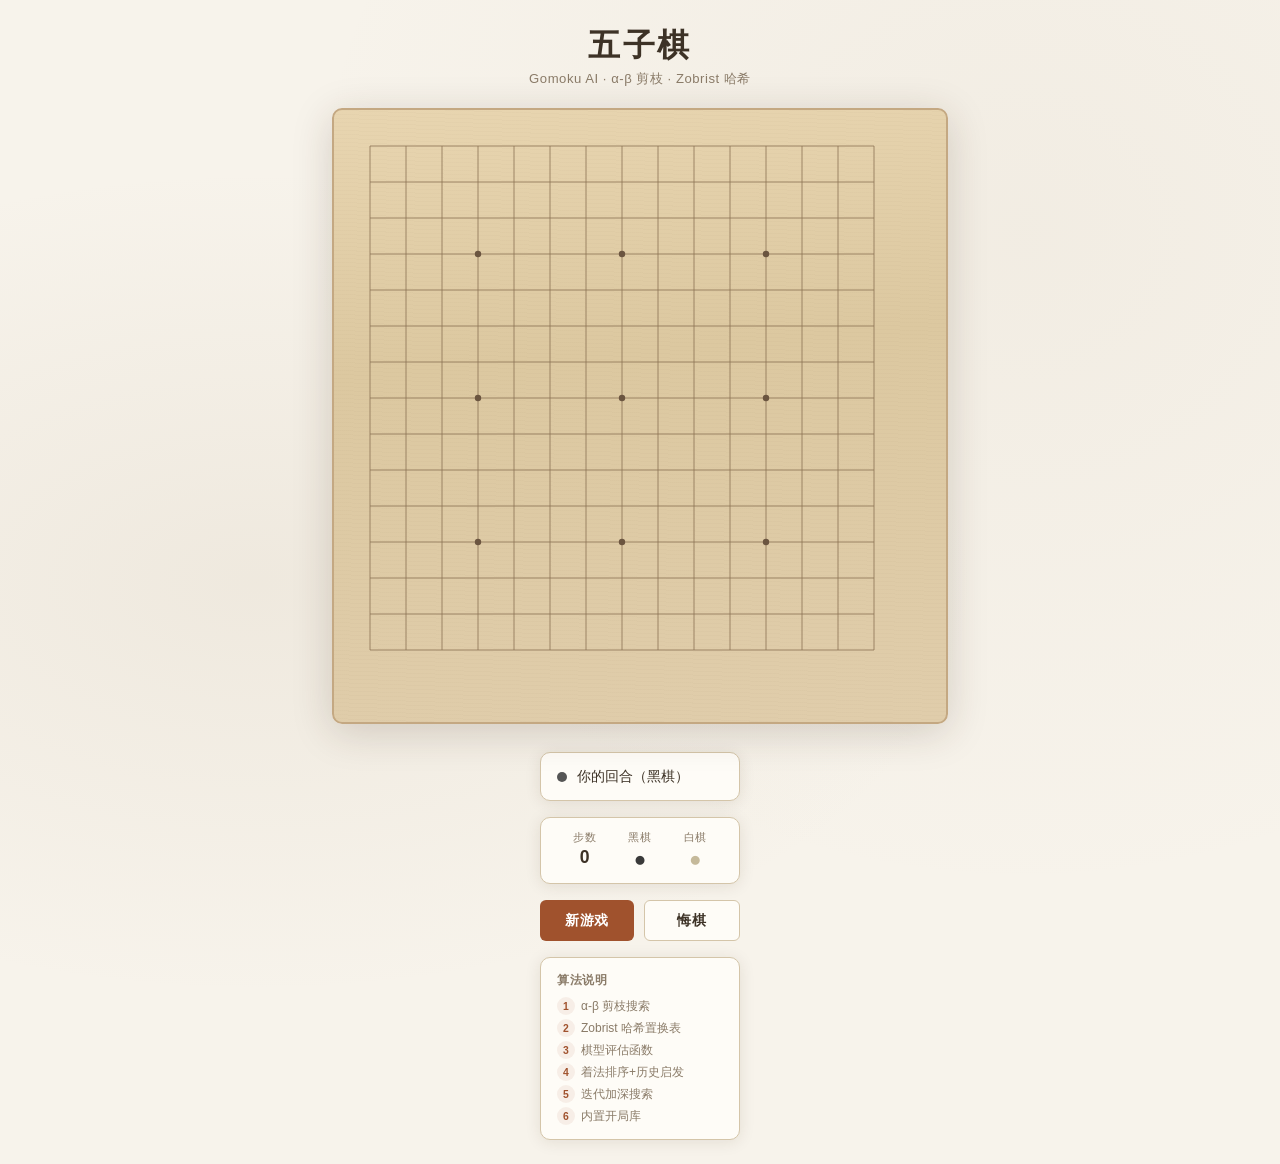
==== templates/index.html @ 8c8d07d0 "✨ 五子棋 AI 算法优化版 - C++ EasyX → Python Flask Web 迁移 - a-b 剪枝 + Zobrist 哈希 + 置换表 - 棋型评估 + 着法排序 + 迭代加深 - " ====
<!DOCTYPE html>
<html lang="zh-CN">
<head>
    <meta charset="UTF-8">
    <meta name="viewport" content="width=device-width, initial-scale=1.0">
    <title>五子棋 AI — 算法优化版</title>
    <link rel="stylesheet" href="/static/style.css">
</head>
<body>

<div class="container">
    <!-- 标题 -->
    <header class="header">
        <h1 class="title">五子棋</h1>
        <p class="subtitle">Gomoku AI · α-β 剪枝 · Zobrist 哈希</p>
    </header>

    <!-- 棋盘区域 -->
    <main class="game-area">
        <div class="board-wrapper">
            <canvas id="boardCanvas"></canvas>
        </div>

        <!-- 信息面板 -->
        <aside class="info-panel">
            <div class="status-card" id="statusCard">
                <div class="status-dot" id="statusDot"></div>
                <span id="statusText">你的回合（黑棋）</span>
            </div>

            <div class="stats">
                <div class="stat-item">
                    <span class="stat-label">步数</span>
                    <span class="stat-value" id="moveCount">0</span>
                </div>
                <div class="stat-item">
                    <span class="stat-label">黑棋</span>
                    <span class="stat-value piece-label black-label">●</span>
                </div>
                <div class="stat-item">
                    <span class="stat-label">白棋</span>
                    <span class="stat-value piece-label white-label">●</span>
                </div>
            </div>

            <div class="actions">
                <button class="btn btn-primary" id="btnNewGame">新游戏</button>
                <button class="btn btn-secondary" id="btnUndo">悔棋</button>
            </div>

            <div class="legend">
                <h3 class="legend-title">算法说明</h3>
                <ul class="legend-list">
                    <li><span class="legend-num">1</span> α-β 剪枝搜索</li>
                    <li><span class="legend-num">2</span> Zobrist 哈希置换表</li>
                    <li><span class="legend-num">3</span> 棋型评估函数</li>
                    <li><span class="legend-num">4</span> 着法排序+历史启发</li>
                    <li><span class="legend-num">5</span> 迭代加深搜索</li>
                    <li><span class="legend-num">6</span> 内置开局库</li>
                </ul>
            </div>
        </aside>
    </main>
</div>

<!-- 胜利弹窗 -->
<div class="overlay hidden" id="overlay">
    <div class="win-dialog">
        <div class="win-icon" id="winIcon"></div>
        <h2 class="win-text" id="winText"></h2>
        <p class="win-sub" id="winSub"></p>
        <button class="btn btn-primary" onclick="newGame()">再来一局</button>
    </div>
</div>

<script src="/static/script.js"></script>
</body>
</html>
---- static/style.css ----
/* ============================================================
   五子棋 AI — 样式表
   设计理念：素雅、温润，如棋盘与棋子般沉静
   ============================================================ */

/* --- CSS 变量 --- */
:root {
    --bg:            #f7f3eb;
    --surface:       #fefcf7;
    --border:        #d4c5a9;
    --text:          #3d3226;
    --text-muted:    #8a7b68;
    --accent:        #a0522d;
    --accent-light:  #c67d56;
    --black-stone:   #2c2c2c;
    --white-stone:   #f5f0e5;
    --shadow:        0 2px 16px rgba(60, 40, 20, 0.10);
    --shadow-lg:     0 8px 40px rgba(60, 40, 20, 0.18);
    --radius:        10px;
    --transition:    0.25s cubic-bezier(0.4, 0, 0.2, 1);
}

/* --- 基础重置 --- */
*, *::before, *::after {
    box-sizing: border-box;
    margin: 0;
    padding: 0;
}

body {
    font-family: "PingFang SC", "Microsoft YaHei", "Noto Sans SC", sans-serif;
    background: var(--bg);
    color: var(--text);
    min-height: 100vh;
    display: flex;
    justify-content: center;
    align-items: center;
    /* 细微纹理背景 */
    background-image:
        radial-gradient(ellipse at 20% 50%, rgba(180, 160, 130, 0.12) 0%, transparent 50%),
        radial-gradient(ellipse at 80% 20%, rgba(180, 160, 130, 0.08) 0%, transparent 50%);
}

/* --- 容器 --- */
.container {
    max-width: 820px;
    width: 100%;
    padding: 24px;
}

/* --- 标题 --- */
.header {
    text-align: center;
    margin-bottom: 20px;
}

.title {
    font-size: 2rem;
    font-weight: 700;
    letter-spacing: 0.08em;
    color: var(--text);
    margin-bottom: 2px;
}

.subtitle {
    font-size: 0.82rem;
    color: var(--text-muted);
    letter-spacing: 0.04em;
}

/* --- 游戏主区域 --- */
.game-area {
    display: flex;
    gap: 28px;
    align-items: flex-start;
    justify-content: center;
    flex-wrap: wrap;
}

/* --- 棋盘容器 --- */
.board-wrapper {
    background: var(--surface);
    border-radius: var(--radius);
    box-shadow: var(--shadow-lg);
    padding: 18px;
    position: relative;
}

/* 模拟木纹 */
.board-wrapper::before {
    content: '';
    position: absolute;
    inset: 0;
    border-radius: var(--radius);
    background:
        repeating-linear-gradient(
            2deg,
            transparent,
            transparent 3px,
            rgba(139, 115, 85, 0.03) 3px,
            rgba(139, 115, 85, 0.03) 4px
        ),
        linear-gradient(175deg, #e8d5b0 0%, #dcc8a0 40%, #e0cdab 100%);
    z-index: 0;
    border: 2px solid #c4a882;
}

.board-wrapper > canvas {
    position: relative;
    z-index: 1;
    display: block;
    border-radius: 4px;
}

/* --- 信息面板 --- */
.info-panel {
    flex: 0 0 200px;
    display: flex;
    flex-direction: column;
    gap: 16px;
}

/* 状态卡片 */
.status-card {
    background: var(--surface);
    border: 1px solid var(--border);
    border-radius: var(--radius);
    padding: 14px 16px;
    display: flex;
    align-items: center;
    gap: 10px;
    box-shadow: var(--shadow);
    transition: var(--transition);
}

.status-card.ai-thinking {
    border-color: var(--accent-light);
}

.status-dot {
    width: 10px;
    height: 10px;
    border-radius: 50%;
    flex-shrink: 0;
    background: #555;
    transition: background var(--transition);
}

.status-dot.black-turn { background: #3a3a3a; }
.status-dot.white-turn { background: #d5cec0; border: 1px solid #bbb; }
.status-dot.game-over  { background: var(--accent); }

#statusText {
    font-size: 0.9rem;
    color: var(--text);
    font-weight: 500;
}

/* 统计 */
.stats {
    background: var(--surface);
    border: 1px solid var(--border);
    border-radius: var(--radius);
    padding: 12px 16px;
    display: flex;
    justify-content: space-around;
    box-shadow: var(--shadow);
}

.stat-item {
    text-align: center;
}

.stat-label {
    display: block;
    font-size: 0.7rem;
    color: var(--text-muted);
    text-transform: uppercase;
    letter-spacing: 0.05em;
    margin-bottom: 2px;
}

.stat-value {
    font-size: 1.1rem;
    font-weight: 600;
    color: var(--text);
}

.piece-label {
    font-size: 1.3rem;
}

.black-label { color: #3a3a3a; }
.white-label { color: #c5b99a; }

/* 按钮 */
.actions {
    display: flex;
    gap: 10px;
}

.btn {
    flex: 1;
    padding: 10px 0;
    border: none;
    border-radius: 6px;
    font-size: 0.88rem;
    font-weight: 600;
    cursor: pointer;
    letter-spacing: 0.04em;
    transition: var(--transition);
}

.btn-primary {
    background: var(--accent);
    color: #fff;
}
.btn-primary:hover {
    background: var(--accent-light);
    transform: translateY(-1px);
    box-shadow: 0 4px 12px rgba(160, 82, 45, 0.30);
}

.btn-secondary {
    background: var(--surface);
    color: var(--text);
    border: 1px solid var(--border);
}
.btn-secondary:hover {
    background: #f0ebe0;
    border-color: #b8a088;
}

.btn:active {
    transform: scale(0.97);
}

.btn:disabled {
    opacity: 0.5;
    cursor: not-allowed;
    transform: none;
}

/* 算法说明 */
.legend {
    background: var(--surface);
    border: 1px solid var(--border);
    border-radius: var(--radius);
    padding: 14px 16px;
    box-shadow: var(--shadow);
}

.legend-title {
    font-size: 0.78rem;
    font-weight: 600;
    color: var(--text-muted);
    margin-bottom: 8px;
    letter-spacing: 0.05em;
}

.legend-list {
    list-style: none;
    display: flex;
    flex-direction: column;
    gap: 4px;
}

.legend-list li {
    font-size: 0.75rem;
    color: var(--text-muted);
    display: flex;
    align-items: center;
    gap: 6px;
}

.legend-num {
    display: inline-flex;
    align-items: center;
    justify-content: center;
    width: 18px;
    height: 18px;
    font-size: 0.65rem;
    font-weight: 700;
    color: var(--accent);
    background: rgba(160, 82, 45, 0.08);
    border-radius: 50%;
    flex-shrink: 0;
}

/* --- 胜利弹窗 --- */
.overlay {
    position: fixed;
    inset: 0;
    background: rgba(30, 20, 10, 0.45);
    display: flex;
    align-items: center;
    justify-content: center;
    z-index: 100;
    animation: fadeIn 0.3s ease;
    backdrop-filter: blur(3px);
    -webkit-backdrop-filter: blur(3px);
}

.hidden { display: none; }

.win-dialog {
    background: var(--surface);
    border-radius: 16px;
    padding: 36px 48px;
    text-align: center;
    box-shadow: 0 20px 60px rgba(0,0,0,0.25);
    animation: scaleIn 0.35s cubic-bezier(0.175, 0.885, 0.32, 1.275);
    max-width: 320px;
}

.win-icon {
    font-size: 3rem;
    margin-bottom: 8px;
}

.win-text {
    font-size: 1.5rem;
    font-weight: 700;
    color: var(--text);
    margin-bottom: 4px;
}

.win-sub {
    font-size: 0.85rem;
    color: var(--text-muted);
    margin-bottom: 20px;
}

@keyframes fadeIn {
    from { opacity: 0; }
    to   { opacity: 1; }
}

@keyframes scaleIn {
    from { transform: scale(0.85); opacity: 0; }
    to   { transform: scale(1);    opacity: 1; }
}

/* --- 响应式 --- */
@media (max-width: 660px) {
    .game-area {
        flex-direction: column;
        align-items: center;
    }
    .info-panel {
        flex: 0 0 auto;
        width: 100%;
        max-width: 400px;
    }
    .title { font-size: 1.5rem; }
}
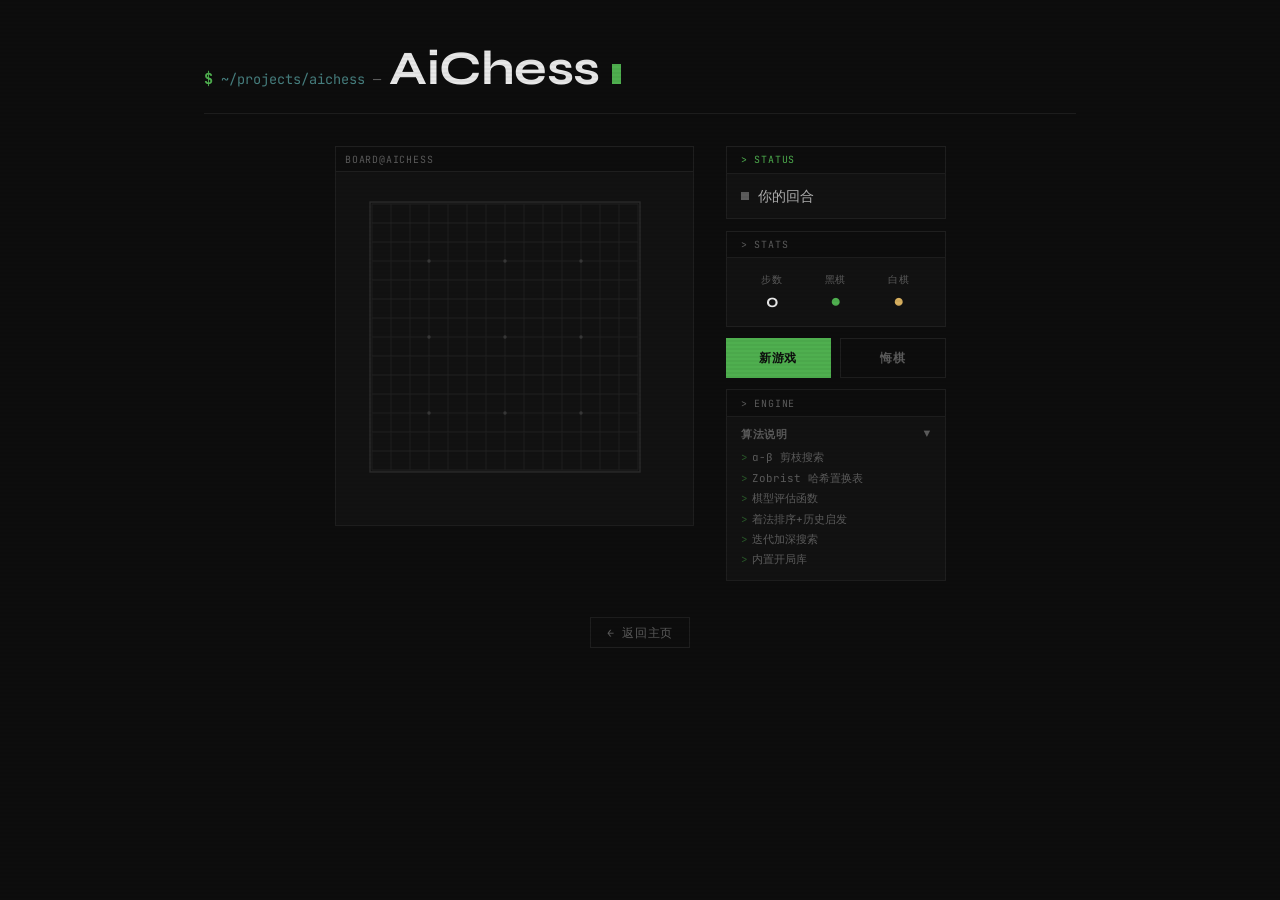
==== commit 18e2e38e: "风格配套: Dark Terminal 主题 + 移动端棋盘自适应 + 乐观落子更新" ====
--- a/templates/index.html
+++ b/templates/index.html
@@ -2,65 +2,97 @@
 <html lang="zh-CN">
 <head>
     <meta charset="UTF-8">
-    <meta name="viewport" content="width=device-width, initial-scale=1.0">
-    <title>五子棋 AI — 算法优化版</title>
+    <meta name="viewport" content="width=device-width, initial-scale=1.0, maximum-scale=1.0, user-scalable=no, viewport-fit=cover">
+    <meta name="x5-orientation" content="portrait">
+    <meta name="x5-fullscreen" content="true">
+    <meta name="x5-page-mode" content="app">
+    <meta name="format-detection" content="telephone=no,email=no">
+    <title>AiChess — Gomoku AI</title>
+    <link rel="preconnect" href="https://fonts.googleapis.com">
+    <link rel="preconnect" href="https://fonts.gstatic.com" crossorigin>
+    <link href="https://fonts.googleapis.com/css2?family=Syne:wght@400;500;600;700;800&family=JetBrains+Mono:wght@400;500;700&display=block" rel="stylesheet">
     <link rel="stylesheet" href="/static/style.css">
 </head>
 <body>
 
 <div class="container">
-    <!-- 标题 -->
+    <!-- 标题 — 终端命令行 -->
     <header class="header">
-        <h1 class="title">五子棋</h1>
-        <p class="subtitle">Gomoku AI · α-β 剪枝 · Zobrist 哈希</p>
+        <span class="prompt">$</span>
+        <span class="path">~/projects/aichess</span>
+        <span class="sep">—</span>
+        <span class="title">AiChess</span>
+        <span class="cursor"></span>
     </header>
 
-    <!-- 棋盘区域 -->
+    <!-- 游戏主区域 -->
     <main class="game-area">
+        <!-- 棋盘 — 终端窗口框 -->
         <div class="board-wrapper">
             <canvas id="boardCanvas"></canvas>
         </div>
 
         <!-- 信息面板 -->
         <aside class="info-panel">
-            <div class="status-card" id="statusCard">
-                <div class="status-dot" id="statusDot"></div>
-                <span id="statusText">你的回合（黑棋）</span>
-            </div>
-
-            <div class="stats">
-                <div class="stat-item">
-                    <span class="stat-label">步数</span>
-                    <span class="stat-value" id="moveCount">0</span>
-                </div>
-                <div class="stat-item">
-                    <span class="stat-label">黑棋</span>
-                    <span class="stat-value piece-label black-label">●</span>
-                </div>
-                <div class="stat-item">
-                    <span class="stat-label">白棋</span>
-                    <span class="stat-value piece-label white-label">●</span>
+            <!-- 状态 -->
+            <div class="panel-card status-card" id="statusCard">
+                <div class="card-bar green">&gt; status</div>
+                <div class="card-body">
+                    <div class="status-dot" id="statusDot"></div>
+                    <span id="statusText">你的回合</span>
                 </div>
             </div>
 
+            <!-- 统计 -->
+            <div class="panel-card stats">
+                <div class="card-bar dim">&gt; stats</div>
+                <div class="card-body">
+                    <div class="stat-item">
+                        <span class="stat-label">步数</span>
+                        <span class="stat-value" id="moveCount">0</span>
+                    </div>
+                    <div class="stat-item">
+                        <span class="stat-label">黑棋</span>
+                        <span class="stat-value black-label" id="blackCount">●</span>
+                    </div>
+                    <div class="stat-item">
+                        <span class="stat-label">白棋</span>
+                        <span class="stat-value white-label" id="whiteCount">●</span>
+                    </div>
+                </div>
+            </div>
+
+            <!-- 按钮 -->
             <div class="actions">
                 <button class="btn btn-primary" id="btnNewGame">新游戏</button>
                 <button class="btn btn-secondary" id="btnUndo">悔棋</button>
             </div>
 
-            <div class="legend">
-                <h3 class="legend-title">算法说明</h3>
-                <ul class="legend-list">
-                    <li><span class="legend-num">1</span> α-β 剪枝搜索</li>
-                    <li><span class="legend-num">2</span> Zobrist 哈希置换表</li>
-                    <li><span class="legend-num">3</span> 棋型评估函数</li>
-                    <li><span class="legend-num">4</span> 着法排序+历史启发</li>
-                    <li><span class="legend-num">5</span> 迭代加深搜索</li>
-                    <li><span class="legend-num">6</span> 内置开局库</li>
-                </ul>
+            <!-- 算法说明 -->
+            <div class="panel-card legend">
+                <div class="card-bar dim">&gt; engine</div>
+                <div class="card-body">
+                    <div class="legend-header" id="legendHeader">
+                        <span class="legend-title">算法说明</span>
+                        <span class="legend-toggle open" id="legendToggle">▲</span>
+                    </div>
+                    <ul class="legend-list" id="legendList">
+                        <li>α-β 剪枝搜索</li>
+                        <li>Zobrist 哈希置换表</li>
+                        <li>棋型评估函数</li>
+                        <li>着法排序+历史启发</li>
+                        <li>迭代加深搜索</li>
+                        <li>内置开局库</li>
+                    </ul>
+                </div>
             </div>
         </aside>
     </main>
+
+    <!-- 底部 -->
+    <div class="footer-nav">
+        <a href="https://supersuperchik-home.pages.dev">← 返回主页</a>
+    </div>
 </div>
 
 <!-- 胜利弹窗 -->
--- a/static/style.css
+++ b/static/style.css
@@ -1,356 +1,563 @@
 /* ============================================================
-   五子棋 AI — 样式表
-   设计理念：素雅、温润，如棋盘与棋子般沉静
-   ============================================================ */
-
-/* --- CSS 变量 --- */
+   AIChess — Dark Terminal 风格 v2
+   与 SupersupErChik 个人主页配套
+   ============================================================ */
+
 :root {
-    --bg:            #f7f3eb;
-    --surface:       #fefcf7;
-    --border:        #d4c5a9;
-    --text:          #3d3226;
-    --text-muted:    #8a7b68;
-    --accent:        #a0522d;
-    --accent-light:  #c67d56;
-    --black-stone:   #2c2c2c;
-    --white-stone:   #f5f0e5;
-    --shadow:        0 2px 16px rgba(60, 40, 20, 0.10);
-    --shadow-lg:     0 8px 40px rgba(60, 40, 20, 0.18);
-    --radius:        10px;
-    --transition:    0.25s cubic-bezier(0.4, 0, 0.2, 1);
-}
-
-/* --- 基础重置 --- */
-*, *::before, *::after {
-    box-sizing: border-box;
-    margin: 0;
-    padding: 0;
+  --bg:        #0d0d0d;
+  --bg-alt:    #121212;
+  --text:      #b0b0b0;
+  --text-dim:  #5c5c5c;
+  --text-hi:   #e8e8e8;
+  --green:     #4faf4f;
+  --green-dim: #2a5a2a;
+  --amber:     #d7af5f;
+  --amber-dim: #7a652f;
+  --cyan:      #5fafaf;
+  --border:    #1f1f1f;
+
+  --font-display: 'Syne', sans-serif;
+  --font-mono:    'JetBrains Mono', monospace;
+
+  --sz-huge: clamp(2rem, 5vw, 3rem);
+  --sz-big:  clamp(1.2rem, 2.2vw, 1.7rem);
+  --sz-md:   0.95rem;
+  --sz-sm:   0.85rem;
+  --sz-xs:   0.72rem;
+}
+
+*, *::before, *::after { box-sizing: border-box; margin: 0; padding: 0; }
+
+html {
+  -webkit-font-smoothing: antialiased;
+  -webkit-text-size-adjust: 100%;
+  text-size-adjust: 100%;
 }
 
 body {
-    font-family: "PingFang SC", "Microsoft YaHei", "Noto Sans SC", sans-serif;
-    background: var(--bg);
-    color: var(--text);
-    min-height: 100vh;
+  font-family: var(--font-mono);
+  font-size: var(--sz-md);
+  color: var(--text);
+  background: var(--bg);
+  min-height: 100dvh;
+  min-height: 100vh;
+  overflow-x: hidden;
+  display: flex;
+  justify-content: center;
+  align-items: flex-start;
+  touch-action: manipulation;
+  overscroll-behavior-y: contain;
+  -webkit-tap-highlight-color: transparent;
+  -webkit-touch-callout: none;
+}
+
+/* --- 扫描线 --- */
+body::after {
+  content: '';
+  position: fixed; inset: 0; pointer-events: none; z-index: 9999;
+  background: repeating-linear-gradient(
+    0deg, transparent, transparent 2px,
+    rgba(0,0,0,0.04) 2px, rgba(0,0,0,0.04) 4px
+  );
+}
+
+/* ============================================================
+   容器
+   ============================================================ */
+.container {
+  width: 100%;
+  max-width: 920px;
+  padding: 2.5rem 1.5rem 4rem;
+  display: flex;
+  flex-direction: column;
+  gap: 2rem;
+}
+
+/* ============================================================
+   标题 — 终端命令行
+   ============================================================ */
+.header {
+  display: flex;
+  align-items: baseline;
+  gap: 0.5rem;
+  flex-wrap: wrap;
+  padding-bottom: 1rem;
+  border-bottom: 1px solid var(--border);
+}
+
+.prompt {
+  color: var(--green);
+  font-family: var(--font-mono);
+  font-size: var(--sz-md);
+  font-weight: 700;
+}
+
+.path {
+  color: var(--cyan);
+  font-family: var(--font-mono);
+  font-size: var(--sz-sm);
+  opacity: 0.7;
+}
+
+.sep {
+  color: var(--text-dim);
+  font-family: var(--font-mono);
+  font-size: var(--sz-sm);
+}
+
+.title {
+  font-family: var(--font-display);
+  font-size: var(--sz-huge);
+  font-weight: 700;
+  color: var(--text-hi);
+  letter-spacing: -0.01em;
+}
+
+.cursor {
+  display: inline-block;
+  width: 9px; height: 1.3em;
+  background: var(--green);
+  animation: blink 1s step-end infinite;
+  vertical-align: text-bottom;
+  margin-left: 4px;
+}
+
+@keyframes blink {
+  0%, 100% { opacity: 1; }
+  50%      { opacity: 0; }
+}
+
+.subtitle {
+  font-family: var(--font-mono);
+  font-size: var(--sz-xs);
+  color: var(--text-dim);
+  margin-top: 0.3rem;
+  letter-spacing: 0.05em;
+}
+
+/* ============================================================
+   游戏主区域
+   ============================================================ */
+.game-area {
+  display: flex;
+  gap: 2rem;
+  align-items: flex-start;
+  justify-content: center;
+}
+
+/* ============================================================
+   棋盘容器 — 终端窗口框
+   ============================================================ */
+.board-wrapper {
+  background: var(--bg-alt);
+  border: 1px solid var(--border);
+  padding: 16px;
+  flex-shrink: 0;
+  position: relative;
+}
+
+/* 棋盘窗口标题栏 */
+.board-wrapper::before {
+  content: 'board@aichess';
+  display: block;
+  font-family: var(--font-mono);
+  font-size: 0.62rem;
+  color: var(--text-dim);
+  letter-spacing: 0.08em;
+  text-transform: uppercase;
+  padding: 0.35rem 0.6rem;
+  margin: -16px -16px 12px -16px;
+  background: var(--bg);
+  border-bottom: 1px solid var(--border);
+}
+
+.board-wrapper canvas {
+  display: block;
+}
+
+/* ============================================================
+   信息面板
+   ============================================================ */
+.info-panel {
+  flex: 0 0 220px;
+  display: flex;
+  flex-direction: column;
+  gap: 0.7rem;
+}
+
+/* 面板卡片通用 */
+.panel-card {
+  background: var(--bg-alt);
+  border: 1px solid var(--border);
+  overflow: hidden;
+  transition: border-color 0.3s;
+}
+
+.panel-card:hover {
+  border-color: #2a2a2a;
+}
+
+/* 卡片标题栏 — 深色 header + 浅色 body（同主页野兽派风格） */
+.card-bar {
+  font-family: var(--font-mono);
+  font-size: 0.62rem;
+  padding: 0.4rem 0.9rem;
+  letter-spacing: 0.08em;
+  text-transform: uppercase;
+  border-bottom: 1px solid var(--border);
+  background: var(--bg);
+}
+
+.card-bar.green  { color: var(--green); }
+.card-bar.amber  { color: var(--amber); }
+.card-bar.dim    { color: var(--text-dim); }
+
+.card-body {
+  padding: 0.8rem 0.9rem;
+}
+
+/* --- 状态卡片 --- */
+.status-card .card-body {
+  display: flex;
+  align-items: center;
+  gap: 0.6rem;
+}
+
+.status-dot {
+  width: 8px; height: 8px; flex-shrink: 0;
+  background: var(--text-dim);
+  transition: background 0.3s;
+}
+.status-dot.black-turn { background: var(--green); }
+.status-dot.white-turn { background: var(--amber); }
+.status-dot.game-over  { background: #af5f5f; }
+
+#statusText {
+  font-size: var(--sz-sm);
+  color: var(--text);
+  font-family: var(--font-mono);
+}
+
+/* --- 统计卡片 --- */
+.stats .card-body {
+  display: flex;
+  justify-content: space-around;
+  padding: 0.9rem 0.9rem;
+}
+
+.stat-item {
+  text-align: center;
+}
+
+.stat-label {
+  display: block;
+  font-size: 0.6rem;
+  color: var(--text-dim);
+  text-transform: uppercase;
+  letter-spacing: 0.1em;
+  margin-bottom: 3px;
+}
+
+.stat-value {
+  font-size: 1.15rem;
+  font-weight: 600;
+  color: var(--text-hi);
+  font-family: var(--font-display);
+}
+
+.stat-value.black-label { color: var(--green); }
+.stat-value.white-label { color: var(--amber); }
+
+/* --- 按钮 --- */
+.actions {
+  display: flex;
+  gap: 0.6rem;
+}
+
+.btn {
+  flex: 1;
+  padding: 0.65rem 0;
+  border: 1px solid var(--border);
+  font-family: var(--font-mono);
+  font-size: 0.76rem;
+  font-weight: 600;
+  cursor: pointer;
+  letter-spacing: 0.04em;
+  transition: all 0.2s;
+  background: transparent;
+  color: var(--text);
+  text-align: center;
+}
+
+.btn-primary {
+  background: var(--green);
+  color: var(--bg);
+  border-color: var(--green);
+}
+.btn-primary:hover {
+  background: transparent;
+  color: var(--green);
+}
+
+.btn-secondary {
+  color: var(--text-dim);
+}
+.btn-secondary:hover {
+  border-color: var(--green);
+  color: var(--green);
+}
+
+.btn:active { transform: scale(0.97); }
+.btn:disabled {
+  opacity: 0.3;
+  cursor: not-allowed;
+  transform: none;
+}
+
+/* --- 算法说明 --- */
+.legend .card-body {
+  padding: 0.6rem 0.9rem 0.7rem;
+}
+
+.legend-header {
+  display: flex;
+  justify-content: space-between;
+  align-items: center;
+  cursor: pointer;
+  user-select: none;
+  -webkit-user-select: none;
+}
+
+.legend-title {
+  font-family: var(--font-mono);
+  font-size: 0.68rem;
+  font-weight: 600;
+  color: var(--text-dim);
+  letter-spacing: 0.06em;
+  text-transform: uppercase;
+}
+
+.legend-toggle {
+  font-family: var(--font-mono);
+  font-size: 0.65rem;
+  color: var(--text-dim);
+  transition: transform 0.3s;
+}
+.legend-toggle.open { transform: rotate(180deg); }
+
+.legend-list {
+  list-style: none;
+  display: flex;
+  flex-direction: column;
+  gap: 2px;
+  margin-top: 0.4rem;
+  overflow: hidden;
+  transition: max-height 0.35s ease, opacity 0.3s ease, margin 0.35s ease;
+}
+
+.legend-list.collapsed {
+  max-height: 0;
+  opacity: 0;
+  margin-top: 0;
+}
+
+.legend-list li {
+  font-size: 0.68rem;
+  color: var(--text-dim);
+  font-family: var(--font-mono);
+  padding-left: 0.7rem;
+  position: relative;
+  line-height: 1.7;
+}
+
+.legend-list li::before {
+  content: '>';
+  position: absolute;
+  left: 0;
+  color: var(--green-dim);
+  font-family: var(--font-mono);
+}
+
+/* ============================================================
+   底部导航
+   ============================================================ */
+.footer-nav {
+  text-align: center;
+  padding-top: 0.5rem;
+}
+
+.footer-nav a {
+  font-family: var(--font-mono);
+  font-size: var(--sz-xs);
+  color: var(--text-dim);
+  text-decoration: none;
+  padding: 0.45rem 1rem;
+  border: 1px solid var(--border);
+  transition: all 0.3s;
+  letter-spacing: 0.06em;
+}
+.footer-nav a:hover {
+  border-color: var(--green);
+  color: var(--green);
+}
+
+/* ============================================================
+   胜利弹窗
+   ============================================================ */
+.overlay {
+  position: fixed; inset: 0;
+  background: rgba(0,0,0,0.78);
+  display: flex;
+  align-items: center;
+  justify-content: center;
+  z-index: 100;
+  animation: fadeIn 0.25s ease;
+  backdrop-filter: blur(3px);
+  -webkit-backdrop-filter: blur(3px);
+}
+
+.hidden { display: none; }
+
+.win-dialog {
+  background: var(--bg);
+  border: 1px solid var(--border);
+  padding: 2.5rem 3rem;
+  text-align: center;
+  animation: scaleIn 0.3s cubic-bezier(0.175, 0.885, 0.32, 1.275);
+  max-width: 320px;
+}
+
+.win-dialog .win-icon {
+  font-family: var(--font-mono);
+  font-size: 0.75rem;
+  color: var(--text-dim);
+  margin-bottom: 0.6rem;
+  letter-spacing: 0.15em;
+}
+
+.win-dialog .win-text {
+  font-family: var(--font-display);
+  font-size: 1.5rem;
+  font-weight: 700;
+  color: var(--text-hi);
+  margin-bottom: 0.3rem;
+}
+
+.win-dialog .win-sub {
+  font-family: var(--font-mono);
+  font-size: var(--sz-xs);
+  color: var(--text-dim);
+  margin-bottom: 1.5rem;
+}
+
+.win-dialog .btn { width: 100%; }
+
+@keyframes fadeIn {
+  from { opacity: 0; }
+  to   { opacity: 1; }
+}
+
+@keyframes scaleIn {
+  from { transform: scale(0.9); opacity: 0; }
+  to   { transform: scale(1); opacity: 1; }
+}
+
+/* ============================================================
+   通用
+   ============================================================ */
+::selection { background: var(--green-dim); color: var(--bg); }
+::-webkit-scrollbar { width: 4px; }
+::-webkit-scrollbar-track { background: var(--bg); }
+::-webkit-scrollbar-thumb { background: var(--border); }
+
+:focus-visible {
+  outline: 2px solid var(--green);
+  outline-offset: 2px;
+}
+
+@media (prefers-reduced-motion: reduce) {
+  *, *::before, *::after {
+    animation-duration: 0.01ms !important;
+    transition-duration: 0.01ms !important;
+  }
+}
+
+/* ============================================================
+   响应式 — 平板 (≤780px)
+   ============================================================ */
+@media (max-width: 780px) {
+  .container { padding: 1.5rem 1rem 3rem; gap: 1.5rem; }
+  .game-area { gap: 1.2rem; }
+  .info-panel { flex: 0 0 190px; }
+  .title { font-size: 1.8rem; }
+}
+
+/* ============================================================
+   响应式 — 移动端 (≤600px)
+   ============================================================ */
+@media (max-width: 600px) {
+  .container {
+    padding: 1rem 0.5rem 4rem;
+    gap: 1rem;
+  }
+
+  .header {
+    justify-content: center;
+    padding-bottom: 0.8rem;
+  }
+
+  .title { font-size: 1.4rem; }
+  .prompt, .path, .sep { font-size: var(--sz-xs); }
+
+  .game-area {
+    flex-direction: column;
+    align-items: center;
+    gap: 0.8rem;
+  }
+
+  /* 棋盘 — 满宽 */
+  .board-wrapper {
+    width: 100%;
+    padding: 10px;
     display: flex;
     justify-content: center;
-    align-items: center;
-    /* 细微纹理背景 */
-    background-image:
-        radial-gradient(ellipse at 20% 50%, rgba(180, 160, 130, 0.12) 0%, transparent 50%),
-        radial-gradient(ellipse at 80% 20%, rgba(180, 160, 130, 0.08) 0%, transparent 50%);
-}
-
-/* --- 容器 --- */
-.container {
-    max-width: 820px;
+  }
+
+  .board-wrapper::before {
+    margin: -10px -10px 8px -10px;
+    font-size: 0.58rem;
+    padding: 0.3rem 0.5rem;
+  }
+
+  .board-wrapper canvas {
+    max-width: 100%;
+    height: auto;
+  }
+
+  /* 面板 — 全宽 */
+  .info-panel {
+    flex: 0 0 auto;
     width: 100%;
-    padding: 24px;
-}
-
-/* --- 标题 --- */
-.header {
-    text-align: center;
-    margin-bottom: 20px;
-}
-
-.title {
-    font-size: 2rem;
-    font-weight: 700;
-    letter-spacing: 0.08em;
-    color: var(--text);
-    margin-bottom: 2px;
-}
-
-.subtitle {
-    font-size: 0.82rem;
-    color: var(--text-muted);
-    letter-spacing: 0.04em;
-}
-
-/* --- 游戏主区域 --- */
-.game-area {
-    display: flex;
-    gap: 28px;
-    align-items: flex-start;
-    justify-content: center;
-    flex-wrap: wrap;
-}
-
-/* --- 棋盘容器 --- */
-.board-wrapper {
-    background: var(--surface);
-    border-radius: var(--radius);
-    box-shadow: var(--shadow-lg);
-    padding: 18px;
-    position: relative;
-}
-
-/* 模拟木纹 */
-.board-wrapper::before {
-    content: '';
-    position: absolute;
-    inset: 0;
-    border-radius: var(--radius);
-    background:
-        repeating-linear-gradient(
-            2deg,
-            transparent,
-            transparent 3px,
-            rgba(139, 115, 85, 0.03) 3px,
-            rgba(139, 115, 85, 0.03) 4px
-        ),
-        linear-gradient(175deg, #e8d5b0 0%, #dcc8a0 40%, #e0cdab 100%);
-    z-index: 0;
-    border: 2px solid #c4a882;
-}
-
-.board-wrapper > canvas {
-    position: relative;
-    z-index: 1;
-    display: block;
-    border-radius: 4px;
-}
-
-/* --- 信息面板 --- */
-.info-panel {
-    flex: 0 0 200px;
-    display: flex;
     flex-direction: column;
-    gap: 16px;
-}
-
-/* 状态卡片 */
-.status-card {
-    background: var(--surface);
-    border: 1px solid var(--border);
-    border-radius: var(--radius);
-    padding: 14px 16px;
-    display: flex;
-    align-items: center;
-    gap: 10px;
-    box-shadow: var(--shadow);
-    transition: var(--transition);
-}
-
-.status-card.ai-thinking {
-    border-color: var(--accent-light);
-}
-
-.status-dot {
-    width: 10px;
-    height: 10px;
-    border-radius: 50%;
-    flex-shrink: 0;
-    background: #555;
-    transition: background var(--transition);
-}
-
-.status-dot.black-turn { background: #3a3a3a; }
-.status-dot.white-turn { background: #d5cec0; border: 1px solid #bbb; }
-.status-dot.game-over  { background: var(--accent); }
-
-#statusText {
-    font-size: 0.9rem;
-    color: var(--text);
-    font-weight: 500;
-}
-
-/* 统计 */
-.stats {
-    background: var(--surface);
-    border: 1px solid var(--border);
-    border-radius: var(--radius);
-    padding: 12px 16px;
-    display: flex;
-    justify-content: space-around;
-    box-shadow: var(--shadow);
-}
-
-.stat-item {
-    text-align: center;
-}
-
-.stat-label {
-    display: block;
-    font-size: 0.7rem;
-    color: var(--text-muted);
-    text-transform: uppercase;
-    letter-spacing: 0.05em;
-    margin-bottom: 2px;
-}
-
-.stat-value {
-    font-size: 1.1rem;
-    font-weight: 600;
-    color: var(--text);
-}
-
-.piece-label {
-    font-size: 1.3rem;
-}
-
-.black-label { color: #3a3a3a; }
-.white-label { color: #c5b99a; }
-
-/* 按钮 */
-.actions {
-    display: flex;
-    gap: 10px;
-}
-
-.btn {
-    flex: 1;
-    padding: 10px 0;
-    border: none;
-    border-radius: 6px;
-    font-size: 0.88rem;
-    font-weight: 600;
-    cursor: pointer;
-    letter-spacing: 0.04em;
-    transition: var(--transition);
-}
-
-.btn-primary {
-    background: var(--accent);
-    color: #fff;
-}
-.btn-primary:hover {
-    background: var(--accent-light);
-    transform: translateY(-1px);
-    box-shadow: 0 4px 12px rgba(160, 82, 45, 0.30);
-}
-
-.btn-secondary {
-    background: var(--surface);
-    color: var(--text);
-    border: 1px solid var(--border);
-}
-.btn-secondary:hover {
-    background: #f0ebe0;
-    border-color: #b8a088;
-}
-
-.btn:active {
-    transform: scale(0.97);
-}
-
-.btn:disabled {
-    opacity: 0.5;
-    cursor: not-allowed;
-    transform: none;
-}
-
-/* 算法说明 */
-.legend {
-    background: var(--surface);
-    border: 1px solid var(--border);
-    border-radius: var(--radius);
-    padding: 14px 16px;
-    box-shadow: var(--shadow);
-}
-
-.legend-title {
-    font-size: 0.78rem;
-    font-weight: 600;
-    color: var(--text-muted);
-    margin-bottom: 8px;
-    letter-spacing: 0.05em;
-}
-
-.legend-list {
-    list-style: none;
-    display: flex;
-    flex-direction: column;
-    gap: 4px;
-}
-
-.legend-list li {
-    font-size: 0.75rem;
-    color: var(--text-muted);
-    display: flex;
-    align-items: center;
-    gap: 6px;
-}
-
-.legend-num {
-    display: inline-flex;
-    align-items: center;
-    justify-content: center;
-    width: 18px;
-    height: 18px;
-    font-size: 0.65rem;
-    font-weight: 700;
-    color: var(--accent);
-    background: rgba(160, 82, 45, 0.08);
-    border-radius: 50%;
-    flex-shrink: 0;
-}
-
-/* --- 胜利弹窗 --- */
-.overlay {
-    position: fixed;
-    inset: 0;
-    background: rgba(30, 20, 10, 0.45);
-    display: flex;
-    align-items: center;
-    justify-content: center;
-    z-index: 100;
-    animation: fadeIn 0.3s ease;
-    backdrop-filter: blur(3px);
-    -webkit-backdrop-filter: blur(3px);
-}
-
-.hidden { display: none; }
-
-.win-dialog {
-    background: var(--surface);
-    border-radius: 16px;
-    padding: 36px 48px;
-    text-align: center;
-    box-shadow: 0 20px 60px rgba(0,0,0,0.25);
-    animation: scaleIn 0.35s cubic-bezier(0.175, 0.885, 0.32, 1.275);
-    max-width: 320px;
-}
-
-.win-icon {
-    font-size: 3rem;
-    margin-bottom: 8px;
-}
-
-.win-text {
-    font-size: 1.5rem;
-    font-weight: 700;
-    color: var(--text);
-    margin-bottom: 4px;
-}
-
-.win-sub {
-    font-size: 0.85rem;
-    color: var(--text-muted);
-    margin-bottom: 20px;
-}
-
-@keyframes fadeIn {
-    from { opacity: 0; }
-    to   { opacity: 1; }
-}
-
-@keyframes scaleIn {
-    from { transform: scale(0.85); opacity: 0; }
-    to   { transform: scale(1);    opacity: 1; }
-}
-
-/* --- 响应式 --- */
-@media (max-width: 660px) {
-    .game-area {
-        flex-direction: column;
-        align-items: center;
-    }
-    .info-panel {
-        flex: 0 0 auto;
-        width: 100%;
-        max-width: 400px;
-    }
-    .title { font-size: 1.5rem; }
-}
+    gap: 0.5rem;
+  }
+
+  .card-bar { font-size: 0.58rem; padding: 0.35rem 0.7rem; }
+  .card-body { padding: 0.6rem 0.7rem; }
+
+  .stat-label { font-size: 0.55rem; }
+  .stat-value { font-size: 1rem; }
+
+  .actions { gap: 0.5rem; }
+  .btn { font-size: 0.7rem; padding: 0.55rem 0; }
+
+  .legend-list li { font-size: 0.63rem; }
+
+  .win-dialog {
+    padding: 2rem 1.5rem;
+    max-width: 260px;
+  }
+  .win-dialog .win-text { font-size: 1.2rem; }
+
+  .footer-nav a { font-size: 0.65rem; padding: 0.4rem 0.8rem; }
+}
